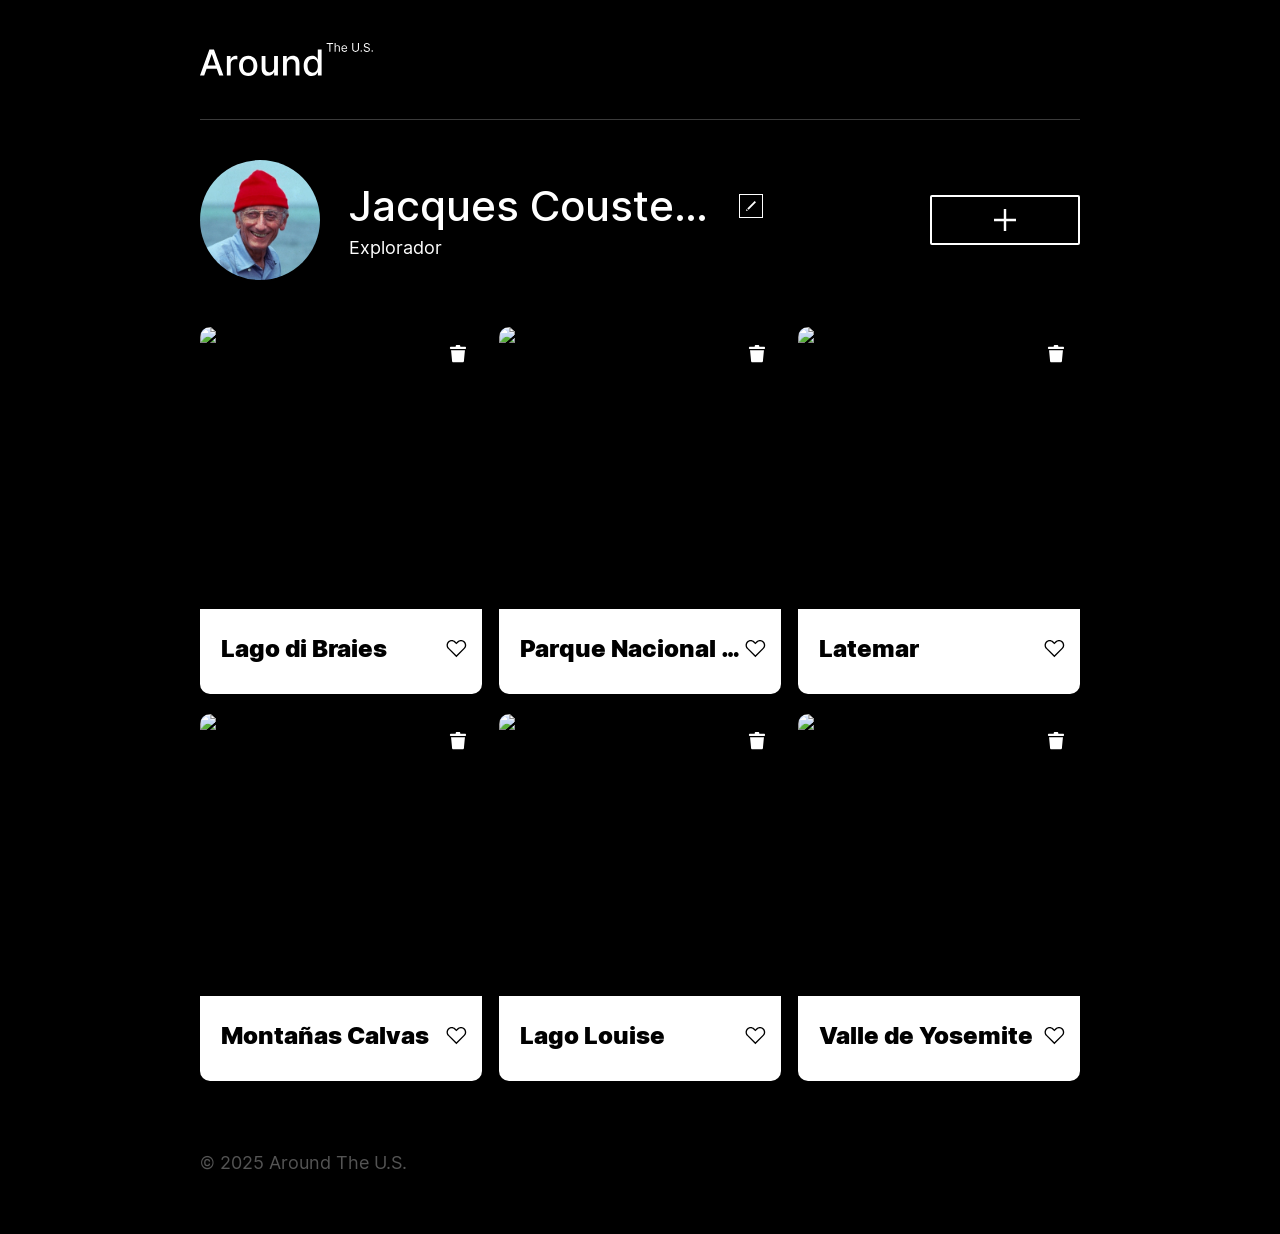
==== public/index.html @ d9b1a106 "typescript first implement" ====
<!doctype html>
<html lang="es">
  <head>
    <meta charset="UTF-8" />
    <meta content="width=device-width, initial-scale=1.0" name="viewport" />
    <meta content="ie=edge" http-equiv="X-UA-Compatible" />
    <title>Around The U.S.</title>
    <link href="./pages/index.css" rel="stylesheet" />
  </head>
  <body class="page">
    <div class="page__content">
      <header class="header page__section">
        <img
          alt="Logotipo Around The U.S."
          class="logo header__logo"
          src="./images/logo.svg"
        />
      </header>
      <main class="content">
        <section class="profile page__section">
          <img class="profile__image" src="./images/avatar.jpg" alt="Avatar" />
          <div class="profile__info">
            <h1 class="profile__title">Jacques Cousteau</h1>
            <button
              aria-label="Editar perfil"
              class="profile__edit-button"
              type="button"
            ></button>
            <p class="profile__description">Explorador</p>
          </div>
          <button
            aria-label="Agregar tarjeta"
            class="profile__add-button"
            type="button"
          ></button>
        </section>
        <section class="cards page__section">
          <ul class="cards__list">
            <template id="card-template">
              <li class="card">
                <img class="card__image" src="#" alt="" />
                <button
                  aria-label="Eliminar tarjeta"
                  class="card__delete-button"
                  type="button"
                ></button>
                <div class="card__description">
                  <h2 class="card__title"></h2>
                  <button
                    aria-label="Botón Me gusta"
                    class="card__like-button"
                    type="button"
                  ></button>
                </div>
              </li>
            </template>
          </ul>
        </section>
      </main>
      <footer class="footer page__section">
        <p class="footer__copyright">© 2025 Around The U.S.</p>
      </footer>
      <div class="popup" id="edit-popup">
        <div class="popup__content">
          <button
            aria-label="Cerrar ventana emergente"
            class="popup__close"
            type="button"
          ></button>
          <h3 class="popup__title">Editar perfil</h3>
          <form class="popup__form" id="edit-profile-form" name="editProfile">
            <input
              class="popup__input popup__input_type_name"
              name="name"
              placeholder="Nombre"
              type="text"
              minlength="2"
              maxlength="40"
              required
            />
            <span class="name-input-error popup__input-error"></span>
            <input
              class="popup__input popup__input_type_description"
              name="description"
              placeholder="Acerca de mí"
              type="text"
              minlength="2"
              maxlength="200"
              required
            />
            <span class="description-input-error popup__input-error"></span>
            <button class="button popup__button" type="submit" disabled>
              Guardar
            </button>
          </form>
        </div>
      </div>
      <div class="popup" id="new-card-popup">
        <div class="popup__content">
          <button
            aria-label="Cerrar ventana emergente"
            class="popup__close"
            type="button"
          ></button>
          <h3 class="popup__title">Nuevo lugar</h3>
          <form class="popup__form" id="new-card-form" name="newCard">
            <input
              class="popup__input popup__input_type_card-name"
              name="place-name"
              placeholder="Título"
              required
              type="text"
              minlength="2"
              maxlength="30"
            />
            <span class="place-name-input-error popup__input-error"></span>
            <input
              class="popup__input popup__input_type_url"
              name="link"
              placeholder="Enlace a la imagen"
              required
              type="url"
            />
            <span class="link-input-error popup__input-error"></span>
            <button class="button popup__button" type="submit" disabled>
              Crear
            </button>
          </form>
        </div>
      </div>
      <div class="popup" id="image-popup">
        <div class="popup__content popup__content_content_image">
          <button
            aria-label="Cerrar ventana emergente"
            class="popup__close"
            type="button"
          ></button>
          <img alt="" class="popup__image" src="#" />
          <p class="popup__caption"></p>
        </div>
      </div>
    </div>
    <script type="module" src="./index.js"></script>
  </body>
</html>
---- public/pages/index.css ----
@import url("../vendor/normalize.css");
@import url("../vendor/fonts.css");

@import url("../blocks/page.css");
@import url("../blocks/header.css");
@import url("../blocks/content.css");
@import url("../blocks/footer.css");
@import url("../blocks/profile.css");
@import url("../blocks/cards.css");
@import url("../blocks/card.css");
@import url("../blocks/popup.css");

@import url("../blocks/errors.css");
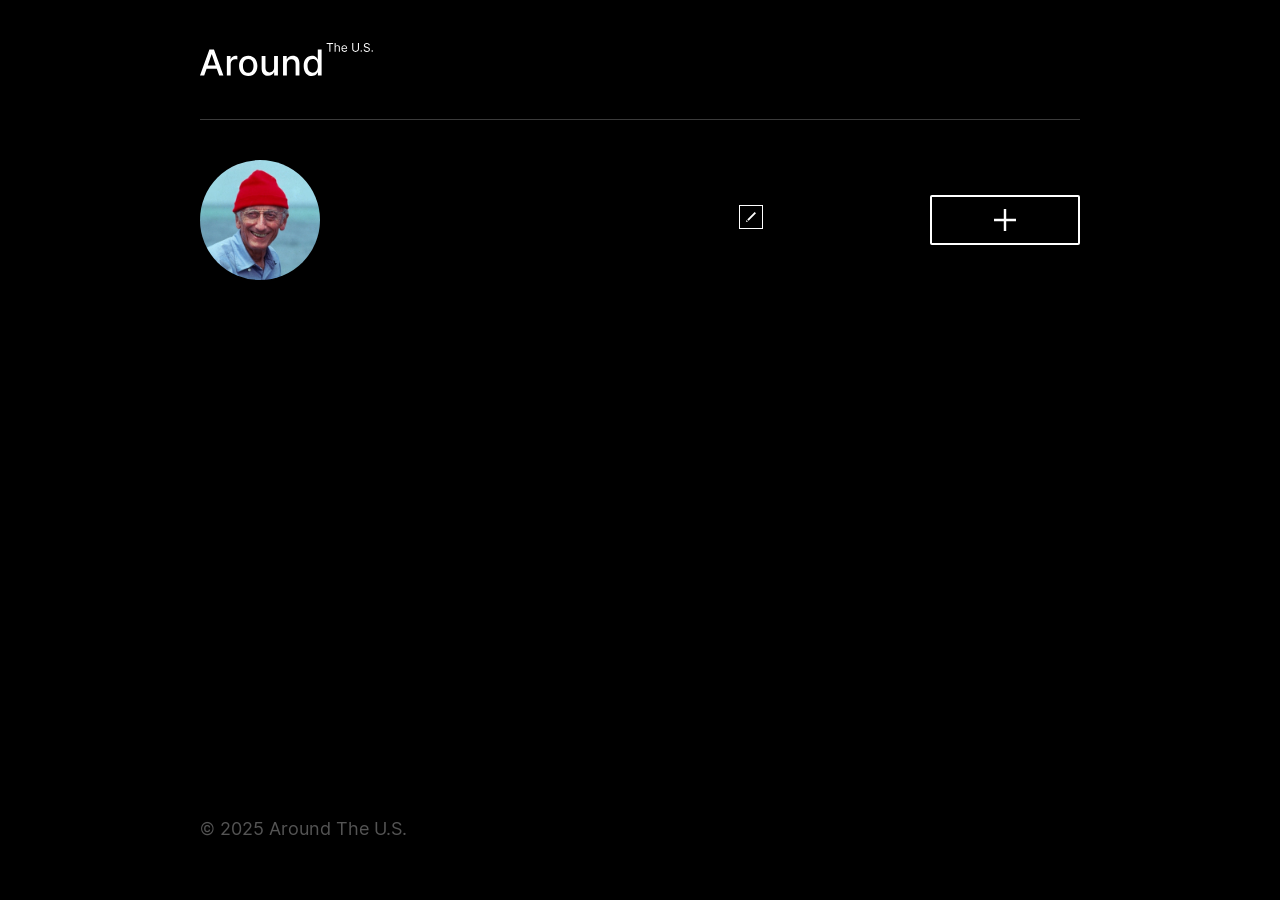
==== commit e6f5888c: "add delete card function" ====
--- a/public/index.html
+++ b/public/index.html
@@ -5,7 +5,7 @@
     <meta content="width=device-width, initial-scale=1.0" name="viewport" />
     <meta content="ie=edge" http-equiv="X-UA-Compatible" />
     <title>Around The U.S.</title>
-    <link href="./pages/index.css" rel="stylesheet" />
+    <link href="./index.css" rel="stylesheet" />
   </head>
   <body class="page">
     <div class="page__content">
@@ -20,13 +20,13 @@
         <section class="profile page__section">
           <img class="profile__image" src="./images/avatar.jpg" alt="Avatar" />
           <div class="profile__info">
-            <h1 class="profile__title">Jacques Cousteau</h1>
+            <h1 class="profile__title"></h1>
             <button
               aria-label="Editar perfil"
               class="profile__edit-button"
               type="button"
             ></button>
-            <p class="profile__description">Explorador</p>
+            <p class="profile__description"></p>
           </div>
           <button
             aria-label="Agregar tarjeta"
@@ -139,6 +139,17 @@
           <p class="popup__caption"></p>
         </div>
       </div>
+      <div class="popup" id="confirm-popup">
+        <div class="popup__content popup__content_no-input">
+          <button
+            aria-label="Cerrar ventana emergente"
+            class="popup__close"
+            type="button"
+          ></button>
+          <h3 class="popup__title">¿Estás seguro?</h3>
+          <button class="button popup__button" type="button">Sí</button>
+        </div>
+      </div>
     </div>
     <script type="module" src="./index.js"></script>
   </body>
--- a/public/index.css
+++ b/public/index.css
@@ -0,0 +1,14 @@
+@import url("./vendor/normalize.css");
+@import url("./vendor/fonts.css");
+
+@import url("./blocks/page.css");
+@import url("./blocks/header.css");
+@import url("./blocks/content.css");
+@import url("./blocks/footer.css");
+@import url("./blocks/profile.css");
+@import url("./blocks/cards.css");
+@import url("./blocks/card.css");
+@import url("./blocks/popup.css");
+
+@import url("./blocks/errors.css");
+@import url("./blocks/confirmPopups.css");
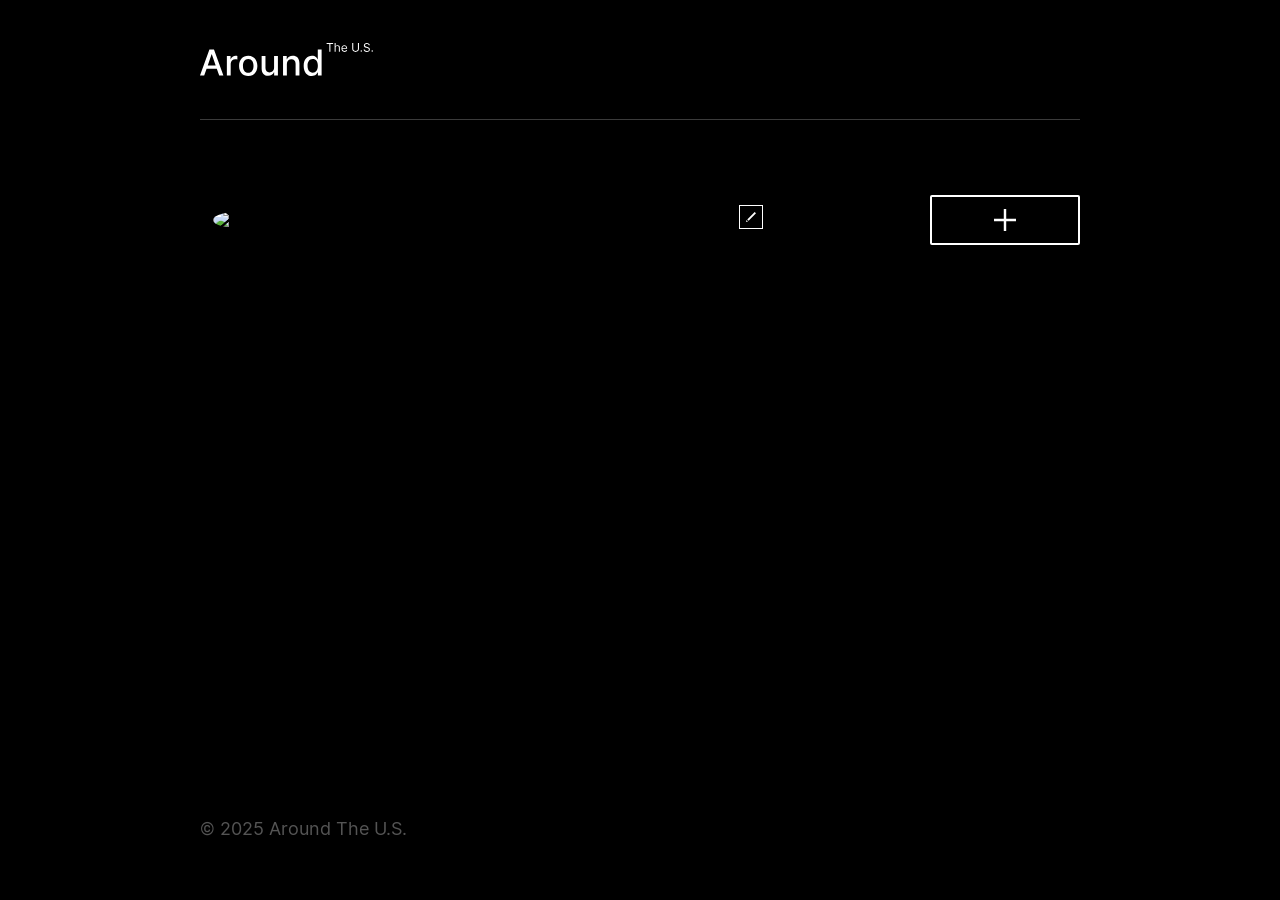
==== commit 7825ab1d: "improve user experience" ====
--- a/public/index.html
+++ b/public/index.html
@@ -18,7 +18,13 @@
       </header>
       <main class="content">
         <section class="profile page__section">
-          <img class="profile__image" src="./images/avatar.jpg" alt="Avatar" />
+          <button
+            aria-label="Editar avatar"
+            class="profile__image-button"
+            type="button"
+          >
+            <img class="profile__image" src="" alt="Avatar" />
+          </button>
           <div class="profile__info">
             <h1 class="profile__title"></h1>
             <button
@@ -150,6 +156,27 @@
           <button class="button popup__button" type="button">Sí</button>
         </div>
       </div>
+      <div class="popup" id="avatar-popup">
+        <div class="popup__content popup__content_one-input">
+          <button
+            aria-label="Cerrar ventana emergente"
+            class="popup__close"
+            type="button"
+          ></button>
+          <h3 class="popup__title">Cambiar foto de perfil</h3>
+          <form class="popup__form" id="avatar-form" name="avatarForm">
+            <input
+              class="popup__input popup__input_type_url popup__input_avatar-url"
+              name="link"
+              placeholder="Enlace a la imagen"
+              required
+              type="url"
+            />
+            <span class="link-input-error popup__input-error"></span>
+            <button class="button popup__button" type="submit">Guardar</button>
+          </form>
+        </div>
+      </div>
     </div>
     <script type="module" src="./index.js"></script>
   </body>
